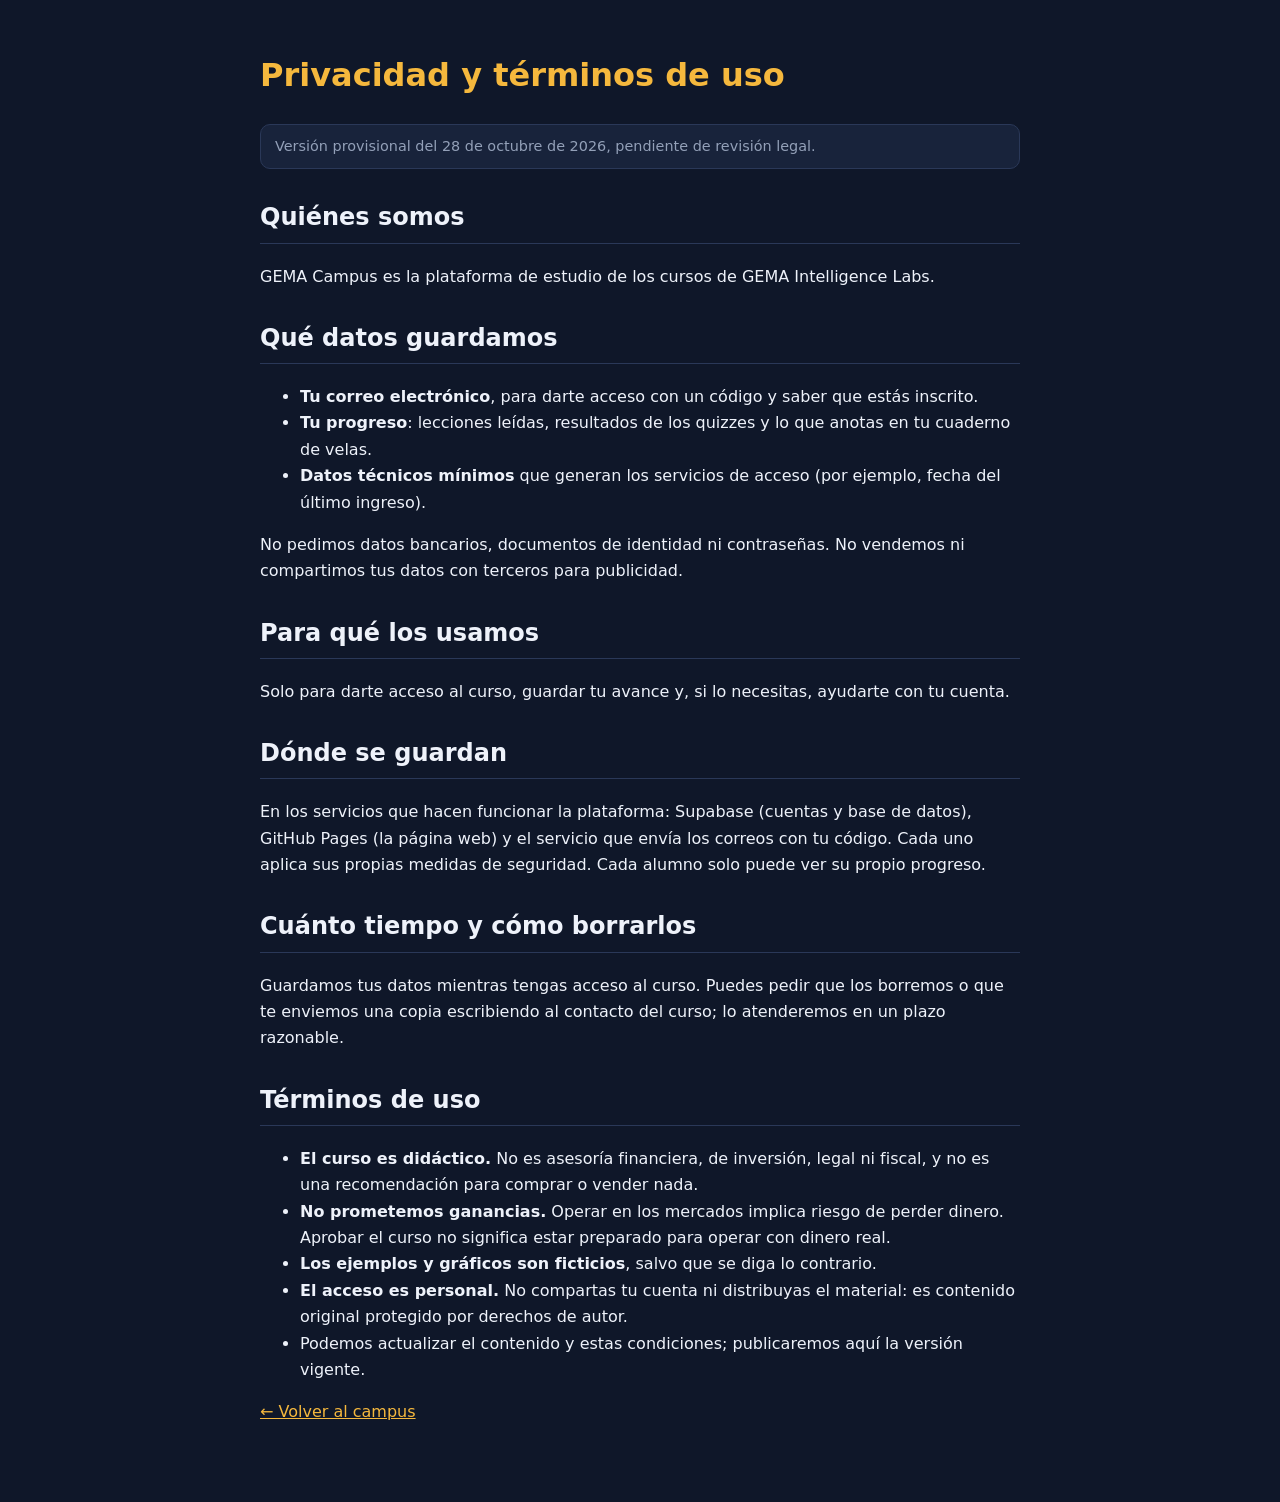
==== privacidad.html @ 43835b81 "GEMA Campus: pagina publica de acceso" ====
<!doctype html>
<html lang="es">
<head>
<meta charset="utf-8">
<meta name="viewport" content="width=device-width,initial-scale=1">
<title>GEMA Campus · Privacidad y términos</title>
<style>
body{margin:0;background:#0f1729;color:#eef2fa;font:16px/1.65 Calibri,"Segoe UI",system-ui,sans-serif}
main{max-width:760px;margin:0 auto;padding:28px 16px 60px}h1{color:#f5b83d}h2{margin-top:1.8rem;border-bottom:1px solid #2a3858;padding-bottom:.3rem}
a{color:#f5b83d}.nota{background:#18233b;border:1px solid #2a3858;border-radius:10px;padding:10px 14px;color:#93a0b8;font-size:.9rem}
</style>
</head>
<body>
<main>
<h1>Privacidad y términos de uso</h1>
<p class="nota">Versión provisional del 28 de octubre de 2026, pendiente de revisión legal.</p>

<h2>Quiénes somos</h2>
<p>GEMA Campus es la plataforma de estudio de los cursos de GEMA Intelligence Labs.</p>

<h2>Qué datos guardamos</h2>
<ul>
<li><b>Tu correo electrónico</b>, para darte acceso con un código y saber que estás inscrito.</li>
<li><b>Tu progreso</b>: lecciones leídas, resultados de los quizzes y lo que anotas en tu cuaderno de velas.</li>
<li><b>Datos técnicos mínimos</b> que generan los servicios de acceso (por ejemplo, fecha del último ingreso).</li>
</ul>
<p>No pedimos datos bancarios, documentos de identidad ni contraseñas. No vendemos ni compartimos tus datos con terceros para publicidad.</p>

<h2>Para qué los usamos</h2>
<p>Solo para darte acceso al curso, guardar tu avance y, si lo necesitas, ayudarte con tu cuenta.</p>

<h2>Dónde se guardan</h2>
<p>En los servicios que hacen funcionar la plataforma: Supabase (cuentas y base de datos), GitHub Pages (la página web) y el servicio que envía los correos con tu código. Cada uno aplica sus propias medidas de seguridad. Cada alumno solo puede ver su propio progreso.</p>

<h2>Cuánto tiempo y cómo borrarlos</h2>
<p>Guardamos tus datos mientras tengas acceso al curso. Puedes pedir que los borremos o que te enviemos una copia escribiendo al contacto del curso; lo atenderemos en un plazo razonable.</p>

<h2>Términos de uso</h2>
<ul>
<li><b>El curso es didáctico.</b> No es asesoría financiera, de inversión, legal ni fiscal, y no es una recomendación para comprar o vender nada.</li>
<li><b>No prometemos ganancias.</b> Operar en los mercados implica riesgo de perder dinero. Aprobar el curso no significa estar preparado para operar con dinero real.</li>
<li><b>Los ejemplos y gráficos son ficticios</b>, salvo que se diga lo contrario.</li>
<li><b>El acceso es personal.</b> No compartas tu cuenta ni distribuyas el material: es contenido original protegido por derechos de autor.</li>
<li>Podemos actualizar el contenido y estas condiciones; publicaremos aquí la versión vigente.</li>
</ul>
<p><a href="./">← Volver al campus</a></p>
</main>
</body>
</html>
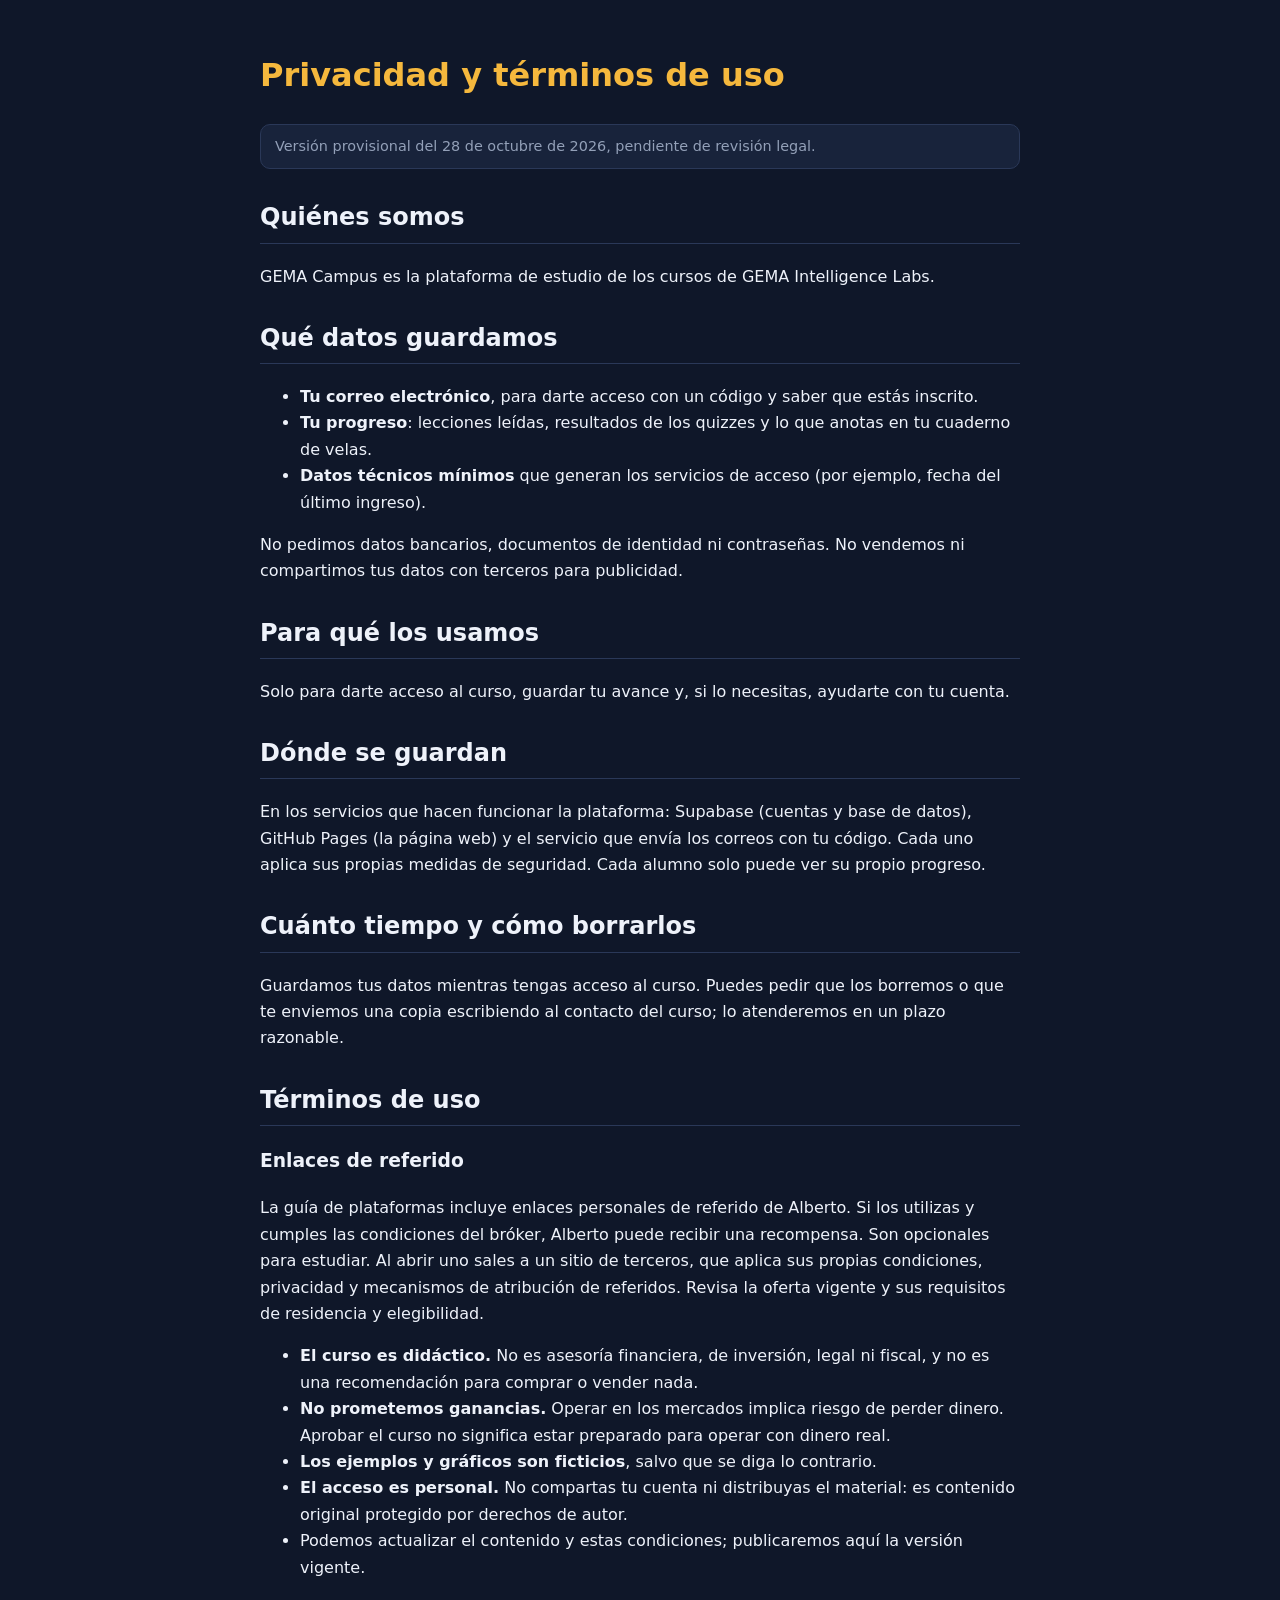
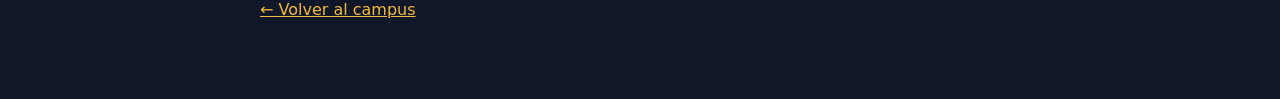
==== commit 902a6ef3: "Add broker referral panels and practical platform chapter" ====
--- a/privacidad.html
+++ b/privacidad.html
@@ -36,6 +36,8 @@
 <p>Guardamos tus datos mientras tengas acceso al curso. Puedes pedir que los borremos o que te enviemos una copia escribiendo al contacto del curso; lo atenderemos en un plazo razonable.</p>
 
 <h2>Términos de uso</h2>
+<h3>Enlaces de referido</h3>
+<p>La guía de plataformas incluye enlaces personales de referido de Alberto. Si los utilizas y cumples las condiciones del bróker, Alberto puede recibir una recompensa. Son opcionales para estudiar. Al abrir uno sales a un sitio de terceros, que aplica sus propias condiciones, privacidad y mecanismos de atribución de referidos. Revisa la oferta vigente y sus requisitos de residencia y elegibilidad.</p>
 <ul>
 <li><b>El curso es didáctico.</b> No es asesoría financiera, de inversión, legal ni fiscal, y no es una recomendación para comprar o vender nada.</li>
 <li><b>No prometemos ganancias.</b> Operar en los mercados implica riesgo de perder dinero. Aprobar el curso no significa estar preparado para operar con dinero real.</li>
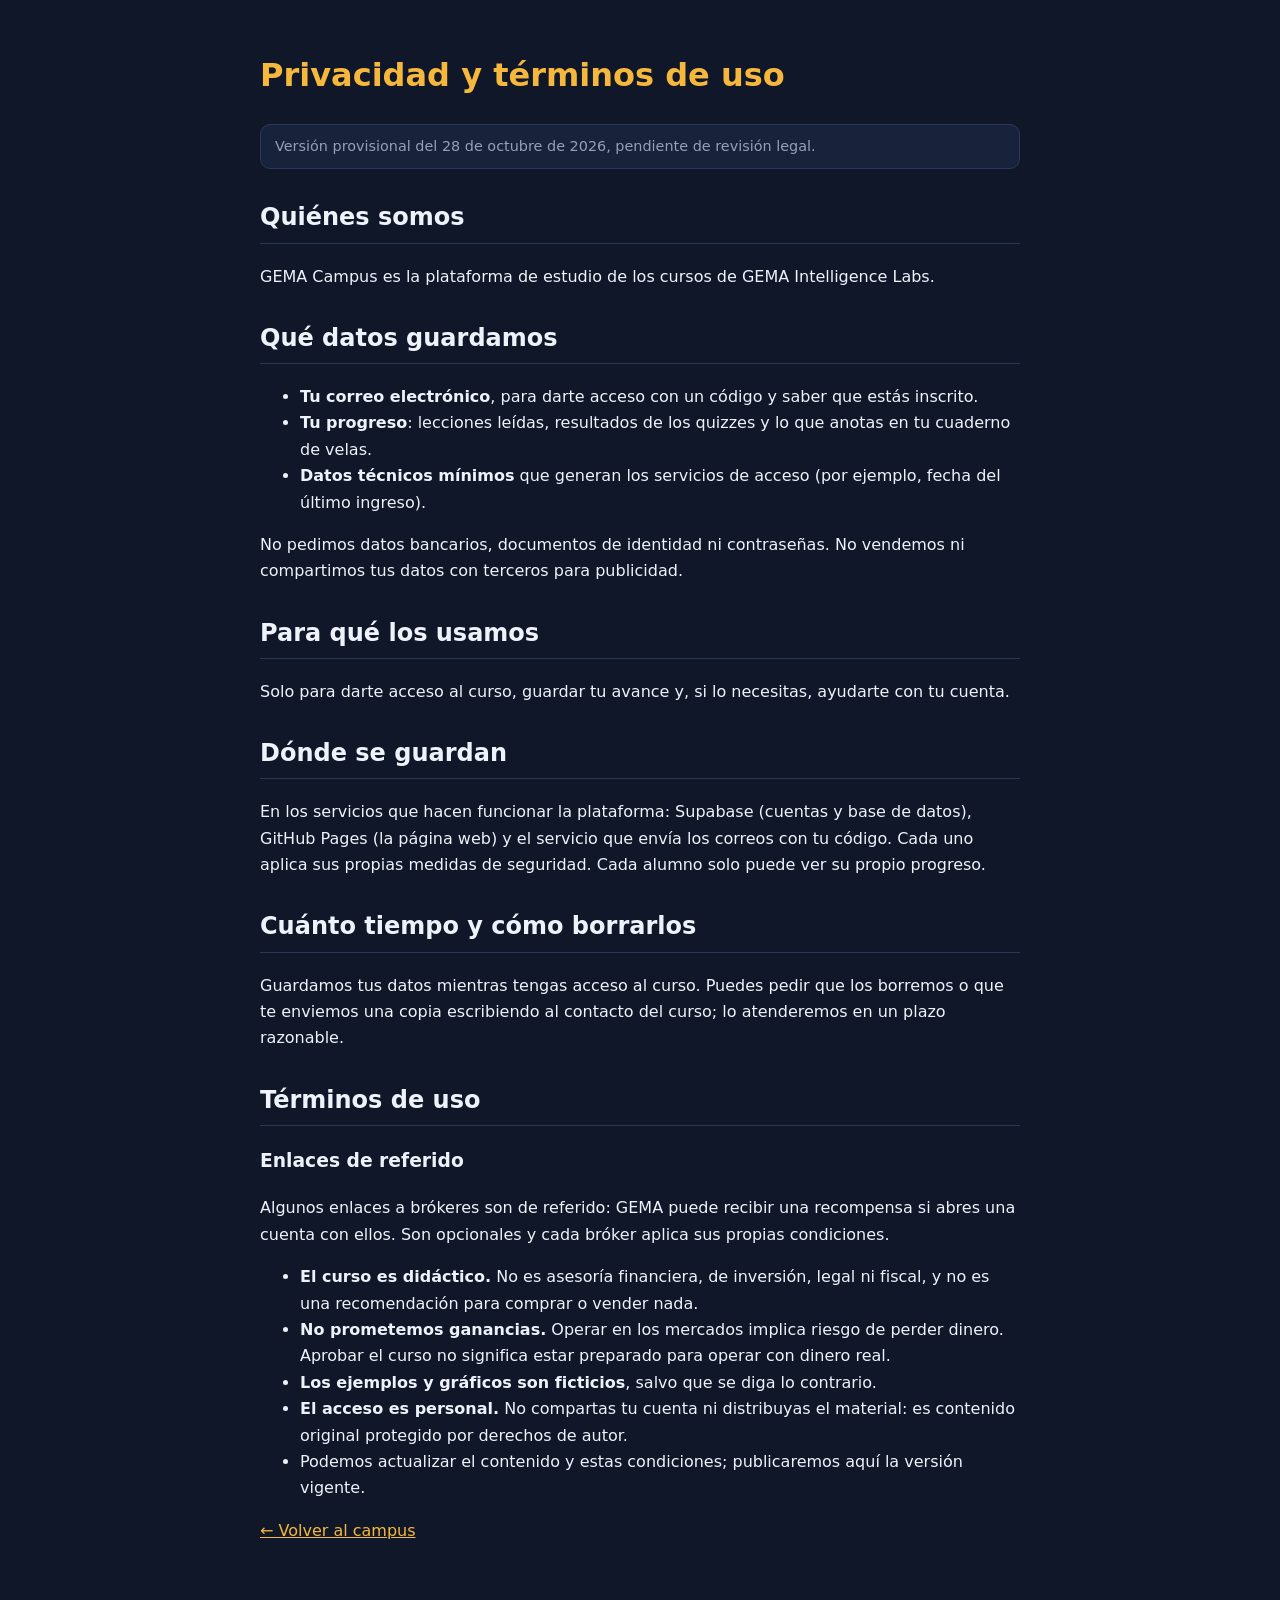
==== commit 6e5b94a8: "Terminos: referido a nombre de GEMA y aviso mas corto Co-Authored-By: Claude Opus 5.5 <noreply@anthr" ====
--- a/privacidad.html
+++ b/privacidad.html
@@ -37,7 +37,7 @@
 
 <h2>Términos de uso</h2>
 <h3>Enlaces de referido</h3>
-<p>La guía de plataformas incluye enlaces personales de referido de Alberto. Si los utilizas y cumples las condiciones del bróker, Alberto puede recibir una recompensa. Son opcionales para estudiar. Al abrir uno sales a un sitio de terceros, que aplica sus propias condiciones, privacidad y mecanismos de atribución de referidos. Revisa la oferta vigente y sus requisitos de residencia y elegibilidad.</p>
+<p>Algunos enlaces a brókeres son de referido: GEMA puede recibir una recompensa si abres una cuenta con ellos. Son opcionales y cada bróker aplica sus propias condiciones.</p>
 <ul>
 <li><b>El curso es didáctico.</b> No es asesoría financiera, de inversión, legal ni fiscal, y no es una recomendación para comprar o vender nada.</li>
 <li><b>No prometemos ganancias.</b> Operar en los mercados implica riesgo de perder dinero. Aprobar el curso no significa estar preparado para operar con dinero real.</li>
